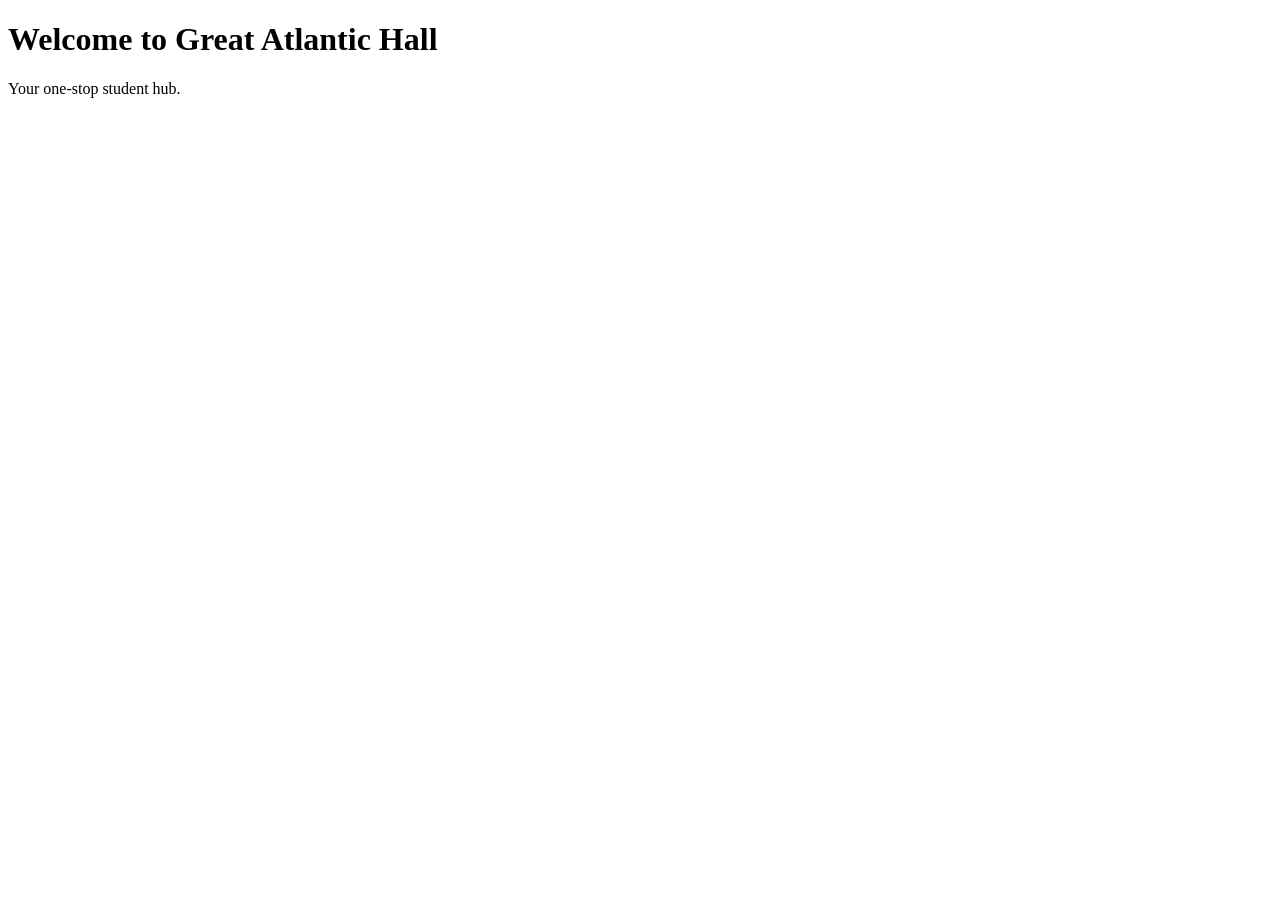
==== index.html @ d5ad00dd "Create index.html" ====
<!DOCTYPE html>
<html lang="en">
<head>
  <meta charset="UTF-8">
  <meta name="viewport" content="width=device-width, initial-scale=1.0">
  <title>Great Atlantic Hall</title>
</head>
<body>
  <h1>Welcome to Great Atlantic Hall</h1>
  <p>Your one-stop student hub.</p>
</body>
</html>
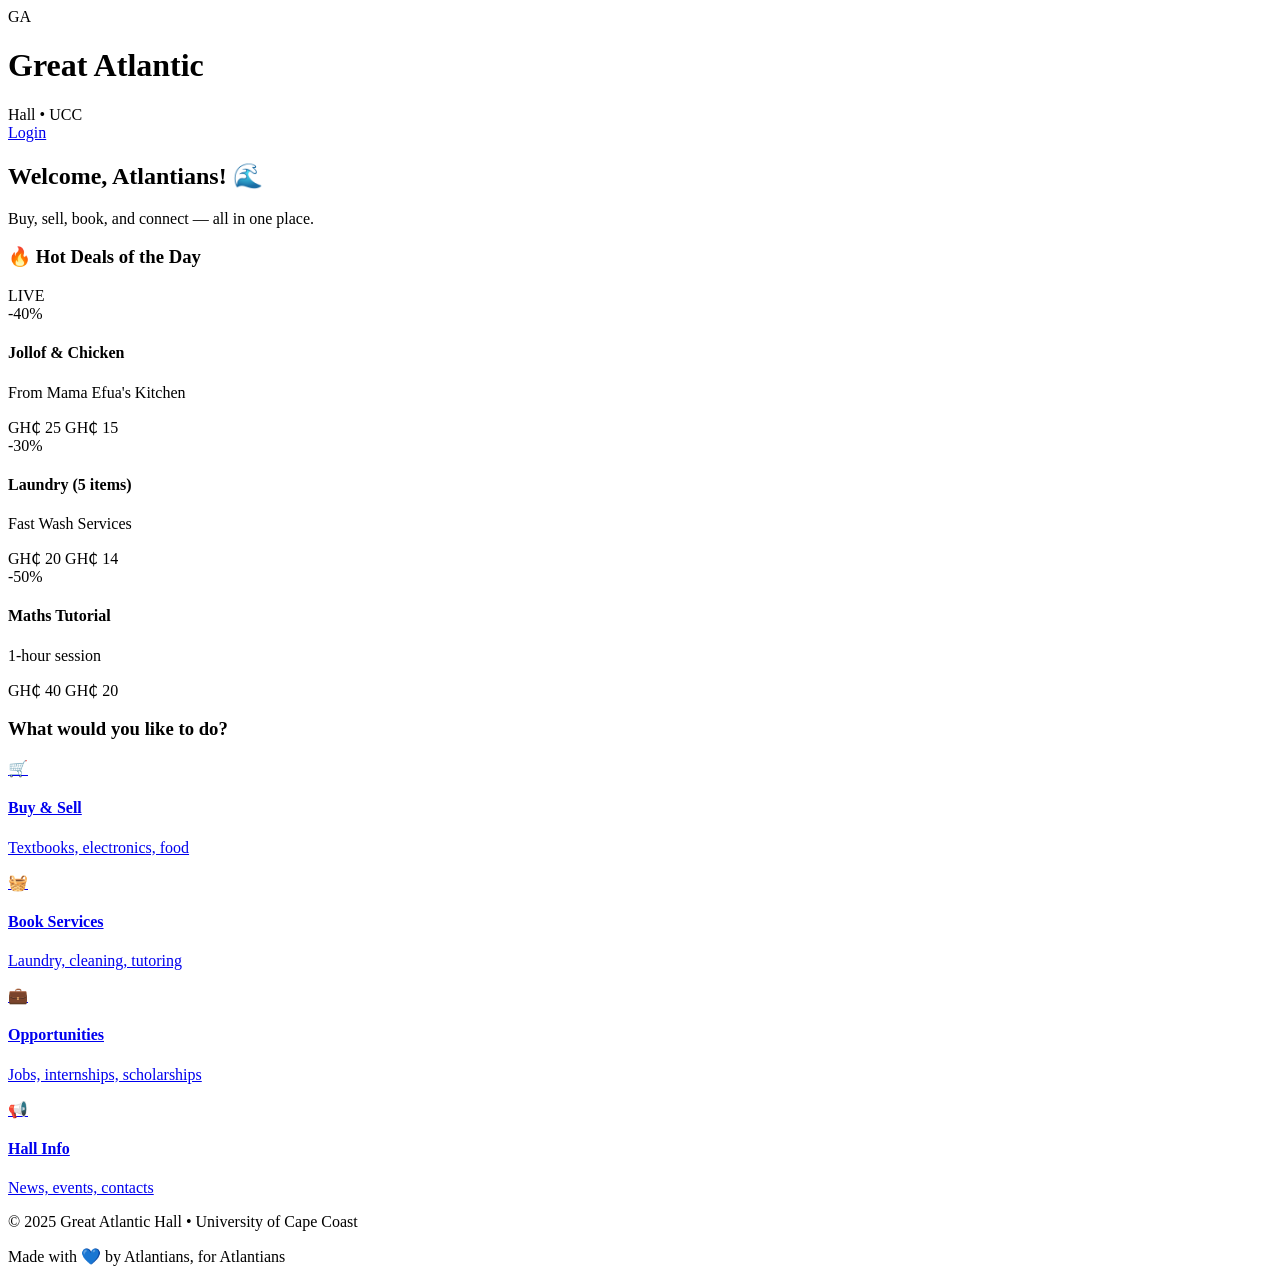
==== commit 72cbaebe: "Update index.html" ====
--- a/index.html
+++ b/index.html
@@ -3,10 +3,105 @@
 <head>
   <meta charset="UTF-8">
   <meta name="viewport" content="width=device-width, initial-scale=1.0">
-  <title>Great Atlantic Hall</title>
+  <title>Great Atlantic Hall | UCC</title>
+  <link rel="stylesheet" href="style.css">
 </head>
 <body>
-  <h1>Welcome to Great Atlantic Hall</h1>
-  <p>Your one-stop student hub.</p>
+
+  <!-- HEADER -->
+  <header class="header">
+    <div class="logo">
+      <div class="logo-circle">GA</div>
+      <div>
+        <h1>Great Atlantic</h1>
+        <span>Hall • UCC</span>
+      </div>
+    </div>
+    <a href="login.html" class="login-btn">Login</a>
+  </header>
+
+  <!-- WELCOME -->
+  <section class="hero">
+    <h2>Welcome, Atlantians! 🌊</h2>
+    <p>Buy, sell, book, and connect — all in one place.</p>
+  </section>
+
+  <!-- 🔥 HOT DEALS OF THE DAY -->
+  <section class="deals-section">
+    <div class="section-title">
+      <h3>🔥 Hot Deals of the Day</h3>
+      <span class="badge">LIVE</span>
+    </div>
+
+    <div class="deals-scroll">
+      <div class="deal-card">
+        <div class="deal-tag">-40%</div>
+        <h4>Jollof & Chicken</h4>
+        <p>From Mama Efua's Kitchen</p>
+        <div class="price">
+          <span class="old">GH₵ 25</span>
+          <span class="new">GH₵ 15</span>
+        </div>
+      </div>
+
+      <div class="deal-card">
+        <div class="deal-tag">-30%</div>
+        <h4>Laundry (5 items)</h4>
+        <p>Fast Wash Services</p>
+        <div class="price">
+          <span class="old">GH₵ 20</span>
+          <span class="new">GH₵ 14</span>
+        </div>
+      </div>
+
+      <div class="deal-card">
+        <div class="deal-tag">-50%</div>
+        <h4>Maths Tutorial</h4>
+        <p>1-hour session</p>
+        <div class="price">
+          <span class="old">GH₵ 40</span>
+          <span class="new">GH₵ 20</span>
+        </div>
+      </div>
+    </div>
+  </section>
+
+  <!-- MAIN FEATURES -->
+  <section class="features">
+    <h3 class="features-title">What would you like to do?</h3>
+
+    <div class="feature-grid">
+      <a href="#" class="feature-card">
+        <div class="icon">🛒</div>
+        <h4>Buy & Sell</h4>
+        <p>Textbooks, electronics, food</p>
+      </a>
+
+      <a href="#" class="feature-card">
+        <div class="icon">🧺</div>
+        <h4>Book Services</h4>
+        <p>Laundry, cleaning, tutoring</p>
+      </a>
+
+      <a href="#" class="feature-card">
+        <div class="icon">💼</div>
+        <h4>Opportunities</h4>
+        <p>Jobs, internships, scholarships</p>
+      </a>
+
+      <a href="#" class="feature-card">
+        <div class="icon">📢</div>
+        <h4>Hall Info</h4>
+        <p>News, events, contacts</p>
+      </a>
+    </div>
+  </section>
+
+  <!-- FOOTER -->
+  <footer class="footer">
+    <p>© 2025 Great Atlantic Hall • University of Cape Coast</p>
+    <p>Made with 💙 by Atlantians, for Atlantians</p>
+  </footer>
+
 </body>
 </html>
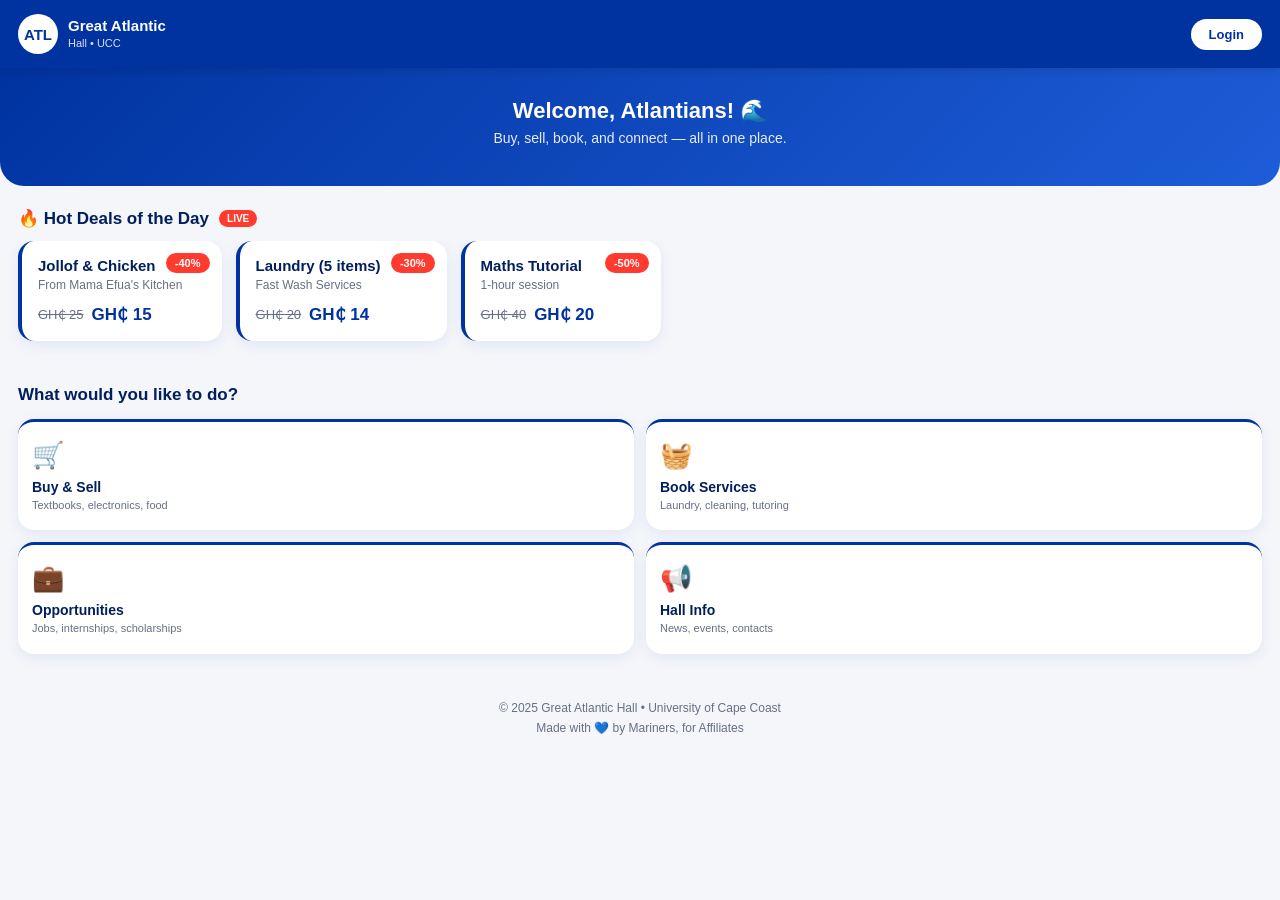
==== commit 7c3b84e0: "Update index.html" ====
--- a/index.html
+++ b/index.html
@@ -11,7 +11,7 @@
   <!-- HEADER -->
   <header class="header">
     <div class="logo">
-      <div class="logo-circle">GA</div>
+      <div class="logo-circle">ATL</div>
       <div>
         <h1>Great Atlantic</h1>
         <span>Hall • UCC</span>
@@ -71,25 +71,25 @@
     <h3 class="features-title">What would you like to do?</h3>
 
     <div class="feature-grid">
-      <a href="#" class="feature-card">
+      <a href="marketplace.html" class="feature-card">
         <div class="icon">🛒</div>
         <h4>Buy & Sell</h4>
         <p>Textbooks, electronics, food</p>
       </a>
 
-      <a href="#" class="feature-card">
+      <a href="services.html" class="feature-card">
         <div class="icon">🧺</div>
         <h4>Book Services</h4>
         <p>Laundry, cleaning, tutoring</p>
       </a>
 
-      <a href="#" class="feature-card">
+      <a href="opportunities.html" class="feature-card">
         <div class="icon">💼</div>
         <h4>Opportunities</h4>
         <p>Jobs, internships, scholarships</p>
       </a>
 
-      <a href="#" class="feature-card">
+      <a href="hall-info.html" class="feature-card">
         <div class="icon">📢</div>
         <h4>Hall Info</h4>
         <p>News, events, contacts</p>
@@ -100,7 +100,7 @@
   <!-- FOOTER -->
   <footer class="footer">
     <p>© 2025 Great Atlantic Hall • University of Cape Coast</p>
-    <p>Made with 💙 by Atlantians, for Atlantians</p>
+    <p>Made with 💙 by Mariners, for Affiliates</p>
   </footer>
 
 </body>
--- a/style.css
+++ b/style.css
@@ -0,0 +1,404 @@
+/* ===== RESET ===== */
+* {
+  margin: 0;
+  padding: 0;
+  box-sizing: border-box;
+  font-family: 'Segoe UI', Tahoma, sans-serif;
+}
+
+:root {
+  --blue: #0033a0;
+  --blue-light: #1e5dd8;
+  --blue-dark: #001f5c;
+  --white: #ffffff;
+  --gray: #f4f6fa;
+  --text: #1a1a1a;
+  --muted: #667085;
+}
+
+body {
+  background: var(--gray);
+  color: var(--text);
+  padding-bottom: 20px;
+}
+
+/* ===== HEADER ===== */
+.header {
+  background: var(--blue);
+  color: var(--white);
+  padding: 14px 18px;
+  display: flex;
+  justify-content: space-between;
+  align-items: center;
+  position: sticky;
+  top: 0;
+  z-index: 100;
+  box-shadow: 0 2px 10px rgba(0,0,0,0.15);
+}
+
+.logo {
+  display: flex;
+  align-items: center;
+  gap: 10px;
+}
+
+.logo-circle {
+  width: 40px;
+  height: 40px;
+  border-radius: 50%;
+  background: var(--white);
+  color: var(--blue);
+  display: flex;
+  align-items: center;
+  justify-content: center;
+  font-weight: 800;
+  font-size: 15px;
+}
+
+.logo h1 {
+  font-size: 15px;
+  font-weight: 700;
+  line-height: 1;
+}
+
+.logo span {
+  font-size: 11px;
+  opacity: 0.85;
+}
+
+.login-btn {
+  background: var(--white);
+  color: var(--blue);
+  padding: 8px 18px;
+  border-radius: 20px;
+  text-decoration: none;
+  font-weight: 700;
+  font-size: 13px;
+  transition: transform 0.2s;
+}
+
+.login-btn:active {
+  transform: scale(0.95);
+}
+
+/* ===== HERO ===== */
+.hero {
+  background: linear-gradient(135deg, var(--blue) 0%, var(--blue-light) 100%);
+  color: var(--white);
+  padding: 30px 20px 40px;
+  text-align: center;
+  border-radius: 0 0 24px 24px;
+}
+
+.hero h2 {
+  font-size: 22px;
+  margin-bottom: 6px;
+}
+
+.hero p {
+  font-size: 14px;
+  opacity: 0.9;
+}
+
+/* ===== DEALS SECTION ===== */
+.deals-section {
+  padding: 22px 0 10px;
+}
+
+.section-title {
+  display: flex;
+  align-items: center;
+  gap: 10px;
+  padding: 0 18px 12px;
+}
+
+.section-title h3 {
+  font-size: 17px;
+  color: var(--blue-dark);
+}
+
+.badge {
+  background: #ff3b30;
+  color: var(--white);
+  font-size: 10px;
+  padding: 3px 8px;
+  border-radius: 20px;
+  font-weight: 700;
+  animation: pulse 1.5s infinite;
+}
+
+@keyframes pulse {
+  0%, 100% { opacity: 1; }
+  50% { opacity: 0.5; }
+}
+
+.deals-scroll {
+  display: flex;
+  gap: 14px;
+  overflow-x: auto;
+  padding: 0 18px 14px;
+  scroll-snap-type: x mandatory;
+  -webkit-overflow-scrolling: touch;
+}
+
+.deals-scroll::-webkit-scrollbar {
+  display: none;
+}
+
+.deal-card {
+  min-width: 200px;
+  background: var(--white);
+  border-radius: 16px;
+  padding: 16px;
+  scroll-snap-align: start;
+  box-shadow: 0 4px 14px rgba(0,51,160,0.08);
+  position: relative;
+  border-left: 4px solid var(--blue);
+}
+
+.deal-tag {
+  position: absolute;
+  top: 12px;
+  right: 12px;
+  background: #ff3b30;
+  color: var(--white);
+  font-size: 11px;
+  font-weight: 800;
+  padding: 4px 9px;
+  border-radius: 20px;
+}
+
+.deal-card h4 {
+  font-size: 15px;
+  color: var(--blue-dark);
+  margin-bottom: 4px;
+  padding-right: 50px;
+}
+
+.deal-card p {
+  font-size: 12px;
+  color: var(--muted);
+  margin-bottom: 12px;
+}
+
+.price {
+  display: flex;
+  align-items: center;
+  gap: 8px;
+}
+
+.price .old {
+  text-decoration: line-through;
+  color: var(--muted);
+  font-size: 13px;
+}
+
+.price .new {
+  color: var(--blue);
+  font-weight: 800;
+  font-size: 17px;
+}
+
+/* ===== FEATURES ===== */
+.features {
+  padding: 20px 18px;
+}
+
+.features-title {
+  font-size: 17px;
+  color: var(--blue-dark);
+  margin-bottom: 14px;
+}
+
+.feature-grid {
+  display: grid;
+  grid-template-columns: 1fr 1fr;
+  gap: 12px;
+}
+
+.feature-card {
+  background: var(--white);
+  padding: 18px 14px;
+  border-radius: 16px;
+  text-decoration: none;
+  color: var(--text);
+  box-shadow: 0 4px 14px rgba(0,51,160,0.08);
+  transition: transform 0.2s, box-shadow 0.2s;
+  border-top: 3px solid var(--blue);
+}
+
+.feature-card:active {
+  transform: scale(0.97);
+  box-shadow: 0 2px 8px rgba(0,51,160,0.12);
+}
+
+.feature-card .icon {
+  font-size: 26px;
+  margin-bottom: 8px;
+}
+
+.feature-card h4 {
+  font-size: 14px;
+  color: var(--blue-dark);
+  margin-bottom: 3px;
+}
+
+.feature-card p {
+  font-size: 11px;
+  color: var(--muted);
+  line-height: 1.3;
+}
+
+/* ===== FOOTER ===== */
+.footer {
+  text-align: center;
+  padding: 24px 18px 10px;
+  color: var(--muted);
+  font-size: 12px;
+  line-height: 1.7;
+  /* ===== FLOATING ADD BUTTON ===== */
+.fab {
+  position: fixed;
+  bottom: 24px;
+  right: 20px;
+  background: var(--blue);
+  color: white;
+  border: none;
+  width: 58px;
+  height: 58px;
+  border-radius: 50%;
+  font-size: 28px;
+  box-shadow: 0 6px 20px rgba(0,51,160,0.4);
+  cursor: pointer;
+  z-index: 200;
+  transition: transform 0.2s;
+}
+
+.fab:active {
+  transform: scale(0.92);
+}
+
+/* ===== MODAL ===== */
+.modal-overlay {
+  display: none;
+  position: fixed;
+  inset: 0;
+  background: rgba(0,0,0,0.5);
+  z-index: 300;
+  align-items: flex-end;
+  justify-content: center;
+}
+
+.modal-overlay.active {
+  display: flex;
+}
+
+.modal {
+  background: white;
+  width: 100%;
+  max-width: 500px;
+  border-radius: 24px 24px 0 0;
+  padding: 24px 20px 30px;
+  max-height: 90vh;
+  overflow-y: auto;
+  animation: slideUp 0.25s ease-out;
+}
+
+@keyframes slideUp {
+  from { transform: translateY(100%); }
+  to { transform: translateY(0); }
+}
+
+.modal h3 {
+  font-size: 18px;
+  color: var(--blue-dark);
+  margin-bottom: 18px;
+  text-align: center;
+}
+
+.modal .form-group {
+  margin-bottom: 14px;
+}
+
+.modal .form-group label {
+  display: block;
+  font-size: 13px;
+  font-weight: 600;
+  color: var(--blue-dark);
+  margin-bottom: 6px;
+}
+
+.modal .form-group input,
+.modal .form-group textarea,
+.modal .form-group select {
+  width: 100%;
+  padding: 12px 14px;
+  border: 2px solid #e4e7ec;
+  border-radius: 10px;
+  font-size: 14px;
+  outline: none;
+  font-family: inherit;
+  background: white;
+}
+
+.modal .form-group input:focus,
+.modal .form-group textarea:focus,
+.modal .form-group select:focus {
+  border-color: var(--blue);
+}
+
+.modal-actions {
+  display: flex;
+  gap: 10px;
+  margin-top: 18px;
+}
+
+.btn-primary,
+.btn-secondary {
+  flex: 1;
+  padding: 14px;
+  border-radius: 12px;
+  border: none;
+  font-size: 14px;
+  font-weight: 700;
+  cursor: pointer;
+}
+
+.btn-primary {
+  background: var(--blue);
+  color: white;
+}
+
+.btn-primary:active {
+  background: var(--blue-dark);
+}
+
+.btn-secondary {
+  background: #eef1f7;
+  color: var(--blue-dark);
+}
+
+/* ===== DELETE BUTTON ON ITEM ===== */
+.list-item {
+  position: relative;
+}
+
+.delete-btn {
+  position: absolute;
+  top: 12px;
+  right: 12px;
+  background: #ffe8e6;
+  color: #d92d20;
+  border: none;
+  width: 30px;
+  height: 30px;
+  border-radius: 50%;
+  font-size: 14px;
+  cursor: pointer;
+  font-weight: 700;
+}
+
+.delete-btn:active {
+  background: #ffd1cc;
+}
+}
